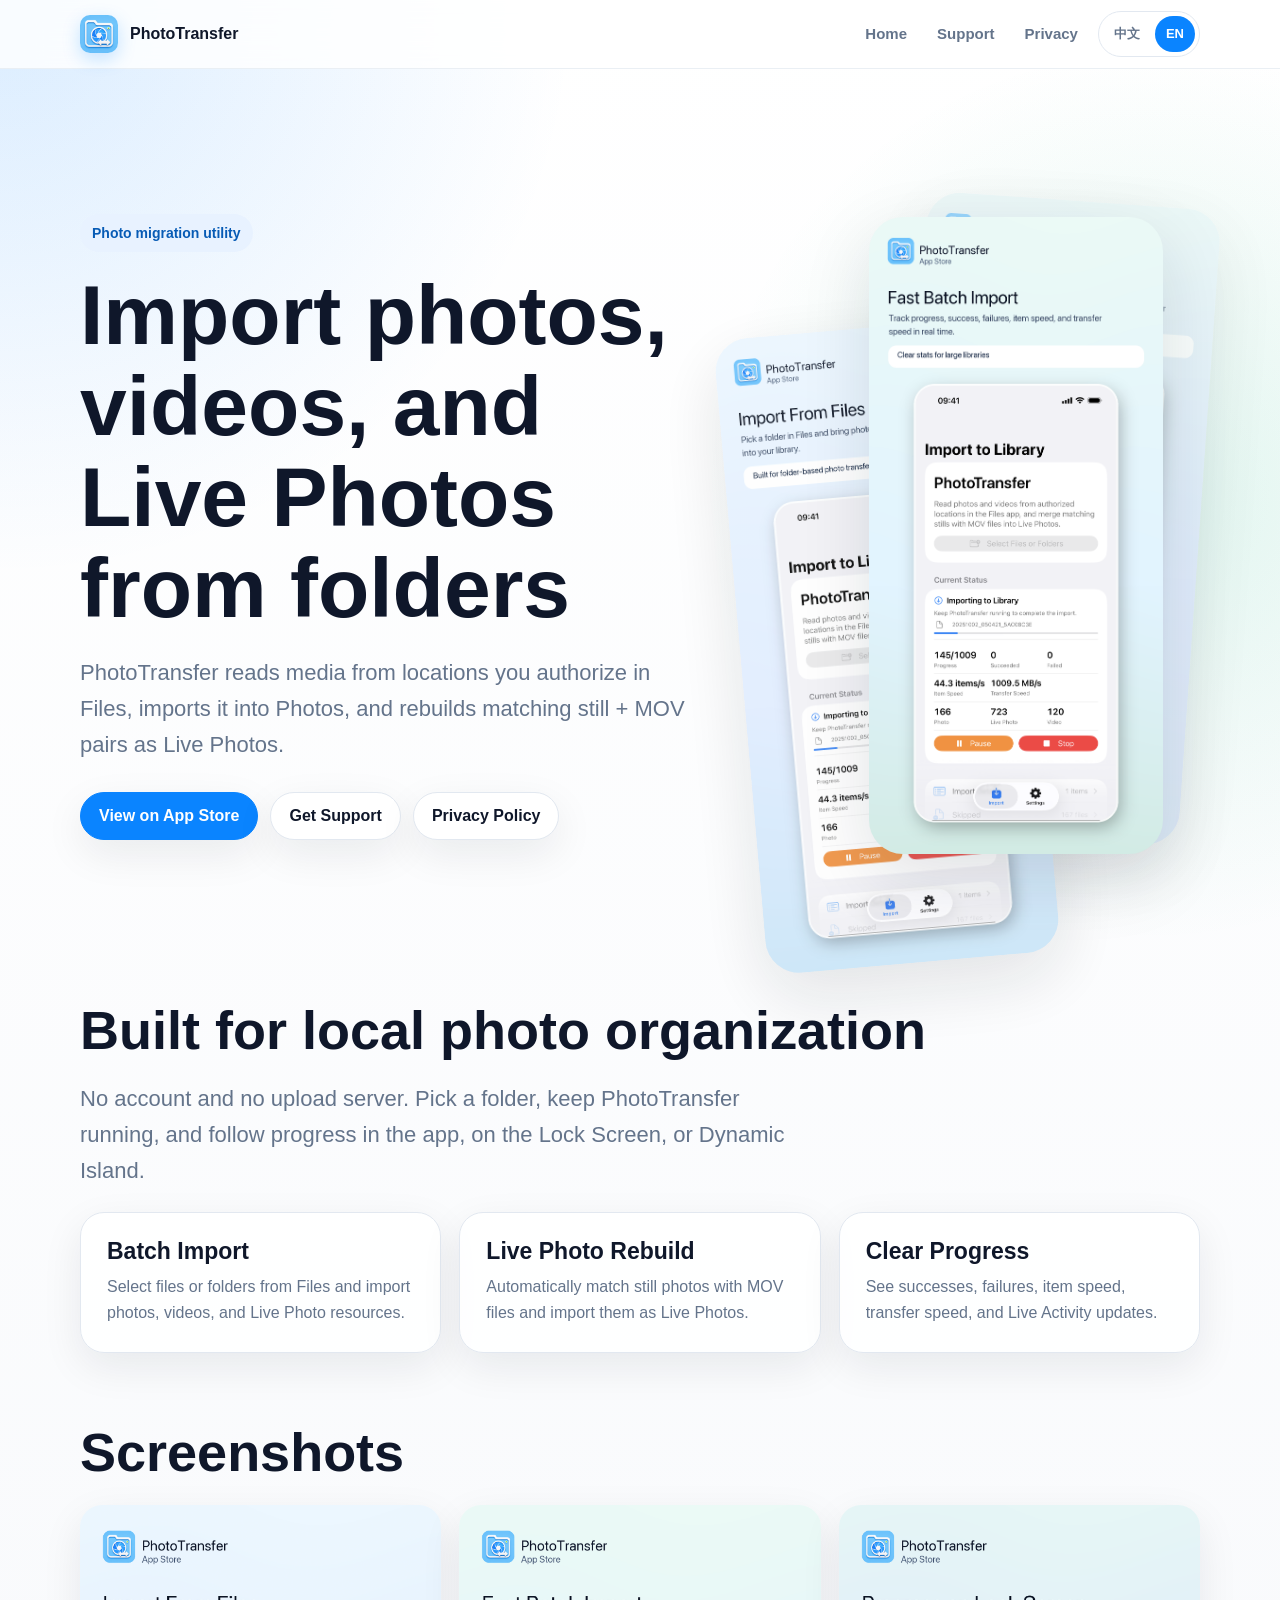
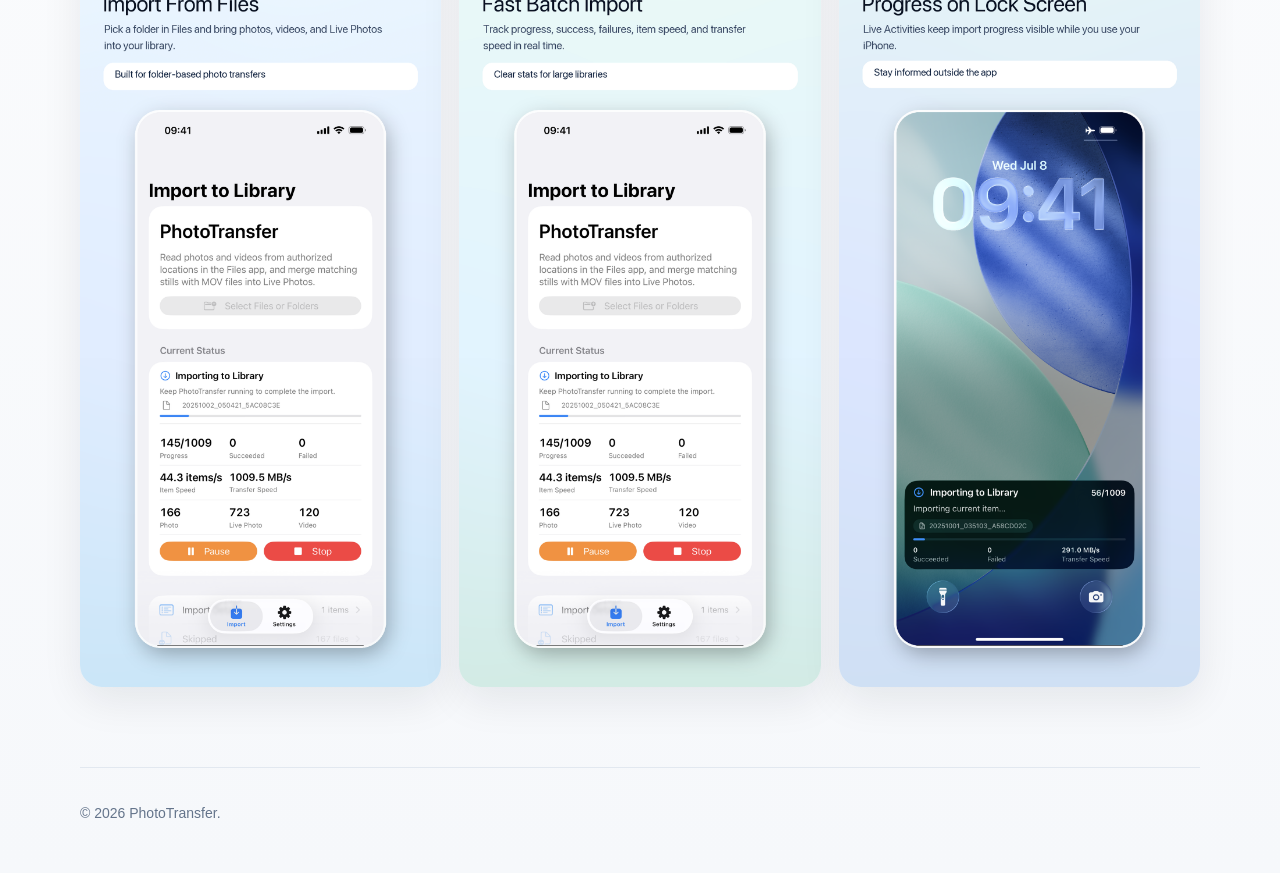
==== index.html @ 481b7917 "docs(website): 添加网站文档和配置文件 - 创建 .gitignore 文件配置忽略规则 - 添加 App Store 提交清单文档 - 创建隐私政策页面 (privacy/index." ====
<!doctype html>
<html lang="en">
<head>
  <meta charset="utf-8">
  <meta name="viewport" content="width=device-width, initial-scale=1">
  <title>PhotoTransfer</title>
  <meta name="description" content="PhotoTransfer imports photos, videos, and Live Photos from Files into your photo library.">
  <link rel="stylesheet" href="./assets/site.css">
</head>
<body data-title-zh="PhotoTransfer - 从文件导入照片" data-title-en="PhotoTransfer - Import Photos from Files">
  <header class="site-header">
    <nav class="nav" aria-label="Main navigation">
      <a class="brand" href="./">
        <img src="./assets/app-icon.png" alt="PhotoTransfer app icon">
        <span>PhotoTransfer</span>
      </a>
      <div class="nav-links">
        <a href="./" class="zh-only">首页</a>
        <a href="./" class="en-only">Home</a>
        <a href="./support/" class="zh-only">技术支持</a>
        <a href="./support/" class="en-only">Support</a>
        <a href="./privacy/" class="zh-only">隐私政策</a>
        <a href="./privacy/" class="en-only">Privacy</a>
        <span class="language-switch" aria-label="Language switch">
          <button type="button" data-set-lang="zh" aria-pressed="false">中文</button>
          <button type="button" data-set-lang="en" aria-pressed="false">EN</button>
        </span>
      </div>
    </nav>
  </header>

  <main class="page">
    <section class="hero">
      <div>
        <div class="eyebrow">
          <span class="zh-only">照片迁移工具</span>
          <span class="en-only">Photo migration utility</span>
        </div>

        <div lang-block="zh">
          <h1>从文件夹导入照片、视频和实况照片</h1>
          <p class="lead">PhotoTransfer 从“文件”App 授权的位置读取媒体，批量导入系统相册，并自动匹配照片与 MOV 文件为实况照片。</p>
        </div>

        <div lang-block="en">
          <h1>Import photos, videos, and Live Photos from folders</h1>
          <p class="lead">PhotoTransfer reads media from locations you authorize in Files, imports it into Photos, and rebuilds matching still + MOV pairs as Live Photos.</p>
        </div>

        <div class="actions">
          <a class="button primary" href="https://apps.apple.com/app/id6788644906">
            <span class="zh-only">前往 App Store</span>
            <span class="en-only">View on App Store</span>
          </a>
          <a class="button" href="./support/">
            <span class="zh-only">查看技术支持</span>
            <span class="en-only">Get Support</span>
          </a>
          <a class="button" href="./privacy/">
            <span class="zh-only">隐私政策</span>
            <span class="en-only">Privacy Policy</span>
          </a>
        </div>
      </div>

      <div class="hero-art" aria-hidden="true">
        <div class="phone-stack">
          <img class="phone-shot primary zh-only" src="./assets/screenshot-zh-speed.png" alt="">
          <img class="phone-shot secondary zh-only" src="./assets/screenshot-zh-import.png" alt="">
          <img class="phone-shot tertiary zh-only" src="./assets/screenshot-zh-live.png" alt="">
          <img class="phone-shot primary en-only" src="./assets/screenshot-en-speed.png" alt="">
          <img class="phone-shot secondary en-only" src="./assets/screenshot-en-import.png" alt="">
          <img class="phone-shot tertiary en-only" src="./assets/screenshot-en-live.png" alt="">
        </div>
      </div>
    </section>

    <section class="section">
      <div lang-block="zh">
        <h2>为本地照片整理而做</h2>
        <p class="lead">不需要账号，不需要上传服务器。选择文件夹，保持 PhotoTransfer 运行，导入进度会清楚显示在 App、锁屏和灵动岛。</p>
      </div>
      <div lang-block="en">
        <h2>Built for local photo organization</h2>
        <p class="lead">No account and no upload server. Pick a folder, keep PhotoTransfer running, and follow progress in the app, on the Lock Screen, or Dynamic Island.</p>
      </div>

      <div class="grid three" style="margin-top: 24px;">
        <article class="card">
          <h3 class="zh-only">批量导入</h3>
          <h3 class="en-only">Batch Import</h3>
          <p class="zh-only">从“文件”App 选择文件或文件夹，导入普通照片、视频和实况照片素材。</p>
          <p class="en-only">Select files or folders from Files and import photos, videos, and Live Photo resources.</p>
        </article>
        <article class="card">
          <h3 class="zh-only">实况照片合并</h3>
          <h3 class="en-only">Live Photo Rebuild</h3>
          <p class="zh-only">自动匹配照片与 MOV 文件，并导入为系统相册中的实况照片。</p>
          <p class="en-only">Automatically match still photos with MOV files and import them as Live Photos.</p>
        </article>
        <article class="card">
          <h3 class="zh-only">清晰进度</h3>
          <h3 class="en-only">Clear Progress</h3>
          <p class="zh-only">实时显示成功数、失败数、项目速度、传输速度，并支持实时活动。</p>
          <p class="en-only">See successes, failures, item speed, transfer speed, and Live Activity updates.</p>
        </article>
      </div>
    </section>

    <section class="section">
      <h2 class="zh-only">截图预览</h2>
      <h2 class="en-only">Screenshots</h2>
      <div class="screenshot-row">
        <img class="zh-only" src="./assets/screenshot-zh-import.png" alt="PhotoTransfer 导入入口截图">
        <img class="zh-only" src="./assets/screenshot-zh-speed.png" alt="PhotoTransfer 导入进度截图">
        <img class="zh-only" src="./assets/screenshot-zh-live.png" alt="PhotoTransfer 锁屏进度截图">
        <img class="en-only" src="./assets/screenshot-en-import.png" alt="PhotoTransfer import screen">
        <img class="en-only" src="./assets/screenshot-en-speed.png" alt="PhotoTransfer progress screen">
        <img class="en-only" src="./assets/screenshot-en-live.png" alt="PhotoTransfer Lock Screen progress">
      </div>
    </section>
  </main>

  <footer class="footer">
    <span>© 2026 PhotoTransfer.</span>
  </footer>
  <script src="./assets/site.js"></script>
</body>
</html>
---- assets/site.css ----
:root {
  color-scheme: light;
  --bg: #f6f8fb;
  --panel: #ffffff;
  --text: #0f172a;
  --muted: #64748b;
  --line: #e2e8f0;
  --blue: #0a84ff;
  --blue-dark: #075bb5;
  --green: #12b981;
  --red: #ff3b30;
  --shadow: 0 24px 70px rgba(15, 23, 42, 0.12);
  --soft-shadow: 0 14px 40px rgba(15, 23, 42, 0.08);
}

* {
  box-sizing: border-box;
}

html {
  scroll-behavior: smooth;
}

body {
  margin: 0;
  background:
    radial-gradient(circle at top left, rgba(10, 132, 255, 0.15), transparent 36rem),
    radial-gradient(circle at 90% 20%, rgba(18, 185, 129, 0.12), transparent 28rem),
    linear-gradient(180deg, #ffffff 0%, var(--bg) 100%);
  color: var(--text);
  font-family: -apple-system, BlinkMacSystemFont, "SF Pro Text", "Segoe UI", sans-serif;
  line-height: 1.62;
}

body:not([data-lang]) [lang-block],
body[data-lang="zh"] [lang-block="en"],
body[data-lang="en"] [lang-block="zh"],
body[data-lang="zh"] .en-only,
body[data-lang="en"] .zh-only {
  display: none !important;
}

a {
  color: inherit;
}

.site-header {
  position: sticky;
  top: 0;
  z-index: 20;
  border-bottom: 1px solid rgba(226, 232, 240, 0.7);
  background: rgba(255, 255, 255, 0.82);
  backdrop-filter: blur(18px);
}

.nav {
  width: min(1120px, calc(100% - 32px));
  min-height: 68px;
  margin: 0 auto;
  display: flex;
  align-items: center;
  justify-content: space-between;
  gap: 18px;
}

.brand {
  display: inline-flex;
  align-items: center;
  gap: 12px;
  min-width: 0;
  color: var(--text);
  text-decoration: none;
  font-weight: 850;
}

.brand img {
  width: 38px;
  height: 38px;
  border-radius: 10px;
  box-shadow: 0 6px 18px rgba(10, 132, 255, 0.22);
}

.nav-links {
  display: flex;
  align-items: center;
  gap: 10px;
  color: var(--muted);
  font-size: 15px;
  font-weight: 750;
}

.nav-links a {
  padding: 8px 10px;
  border-radius: 999px;
  text-decoration: none;
}

.nav-links a:hover {
  background: #eef6ff;
  color: var(--blue-dark);
}

.language-switch {
  display: inline-flex;
  gap: 4px;
  padding: 4px;
  border: 1px solid var(--line);
  border-radius: 999px;
  background: rgba(255, 255, 255, 0.92);
}

.language-switch button {
  appearance: none;
  border: 0;
  border-radius: 999px;
  padding: 7px 11px;
  background: transparent;
  color: var(--muted);
  font: inherit;
  font-size: 13px;
  font-weight: 850;
  cursor: pointer;
}

.language-switch button[aria-pressed="true"] {
  background: var(--blue);
  color: #fff;
}

.page {
  width: min(1120px, calc(100% - 32px));
  margin: 0 auto;
  padding: 54px 0 80px;
}

.hero {
  display: grid;
  grid-template-columns: minmax(0, 1fr) minmax(360px, 460px);
  gap: 48px;
  align-items: center;
  min-height: calc(100vh - 92px);
}

.eyebrow {
  display: inline-flex;
  align-items: center;
  gap: 8px;
  width: fit-content;
  margin-bottom: 18px;
  padding: 8px 12px;
  border-radius: 999px;
  background: #e8f2ff;
  color: var(--blue-dark);
  font-size: 14px;
  font-weight: 850;
}

h1,
h2,
h3 {
  margin: 0;
  line-height: 1.08;
  letter-spacing: 0;
}

h1 {
  max-width: 760px;
  font-size: clamp(46px, 7vw, 84px);
}

h2 {
  font-size: clamp(32px, 5vw, 54px);
}

h3 {
  font-size: 23px;
}

.lead {
  max-width: 720px;
  margin: 22px 0 0;
  color: var(--muted);
  font-size: clamp(18px, 2.2vw, 22px);
}

.actions {
  display: flex;
  flex-wrap: wrap;
  gap: 12px;
  margin-top: 30px;
}

.button {
  display: inline-flex;
  align-items: center;
  justify-content: center;
  min-height: 48px;
  padding: 0 18px;
  border-radius: 999px;
  border: 1px solid var(--line);
  background: #fff;
  color: var(--text);
  text-decoration: none;
  font-weight: 850;
  box-shadow: var(--soft-shadow);
}

.button.primary {
  border-color: var(--blue);
  background: var(--blue);
  color: #fff;
}

.button.disabled {
  cursor: not-allowed;
  opacity: 0.72;
}

.hero-art {
  position: relative;
  min-height: 620px;
}

.phone-stack {
  position: absolute;
  inset: 0;
}

.phone-shot {
  position: absolute;
  width: 64%;
  border-radius: 34px;
  box-shadow: var(--shadow);
  background: #fff;
}

.phone-shot.primary {
  right: 8%;
  top: 0;
  z-index: 2;
}

.phone-shot.secondary {
  left: 0;
  top: 110px;
  z-index: 1;
  transform: rotate(-5deg);
  opacity: 0.92;
}

.phone-shot.tertiary {
  right: 0;
  bottom: 0;
  z-index: 0;
  transform: rotate(4deg);
  opacity: 0.68;
}

.section {
  margin-top: 70px;
}

.grid {
  display: grid;
  gap: 18px;
}

.grid.three {
  grid-template-columns: repeat(3, minmax(0, 1fr));
}

.grid.two {
  grid-template-columns: repeat(2, minmax(0, 1fr));
}

.card {
  padding: 26px;
  border: 1px solid var(--line);
  border-radius: 24px;
  background: rgba(255, 255, 255, 0.9);
  box-shadow: var(--soft-shadow);
}

.card p {
  margin: 10px 0 0;
  color: var(--muted);
}

.card ul {
  margin: 14px 0 0;
  padding-left: 20px;
  color: var(--muted);
}

.screenshot-row {
  display: grid;
  grid-template-columns: repeat(3, minmax(0, 1fr));
  gap: 18px;
  margin-top: 24px;
}

.screenshot-row img {
  width: 100%;
  border-radius: 22px;
  box-shadow: var(--soft-shadow);
}

.doc {
  max-width: 900px;
}

.doc section {
  margin-top: 24px;
  padding: 30px;
  border: 1px solid var(--line);
  border-radius: 24px;
  background: rgba(255, 255, 255, 0.94);
  box-shadow: var(--soft-shadow);
}

.doc p {
  margin: 10px 0;
}

.doc ul {
  margin: 12px 0 0;
  padding-left: 22px;
}

.note {
  margin-top: 18px;
  padding: 16px 18px;
  border-radius: 18px;
  background: #f2f8ff;
  color: #184d80;
  border: 1px solid #cfe6ff;
}

.footer {
  width: min(1120px, calc(100% - 32px));
  margin: 0 auto;
  padding: 34px 0 48px;
  color: var(--muted);
  border-top: 1px solid var(--line);
  font-size: 14px;
}

@media (max-width: 860px) {
  .nav {
    align-items: flex-start;
    padding: 12px 0;
    flex-direction: column;
  }

  .nav-links {
    width: 100%;
    overflow-x: auto;
    padding-bottom: 4px;
  }

  .hero {
    grid-template-columns: 1fr;
    gap: 32px;
    min-height: 0;
  }

  .hero-art {
    min-height: 560px;
  }

  .grid.three,
  .grid.two,
  .screenshot-row {
    grid-template-columns: 1fr;
  }

  .phone-shot {
    width: 58%;
  }
}

@media (max-width: 520px) {
  .page {
    width: min(100% - 24px, 1120px);
    padding-top: 32px;
  }

  .brand span {
    font-size: 15px;
  }

  .hero-art {
    min-height: 470px;
  }

  .phone-shot {
    width: 66%;
  }

  .card,
  .doc section {
    padding: 22px;
    border-radius: 20px;
  }
}
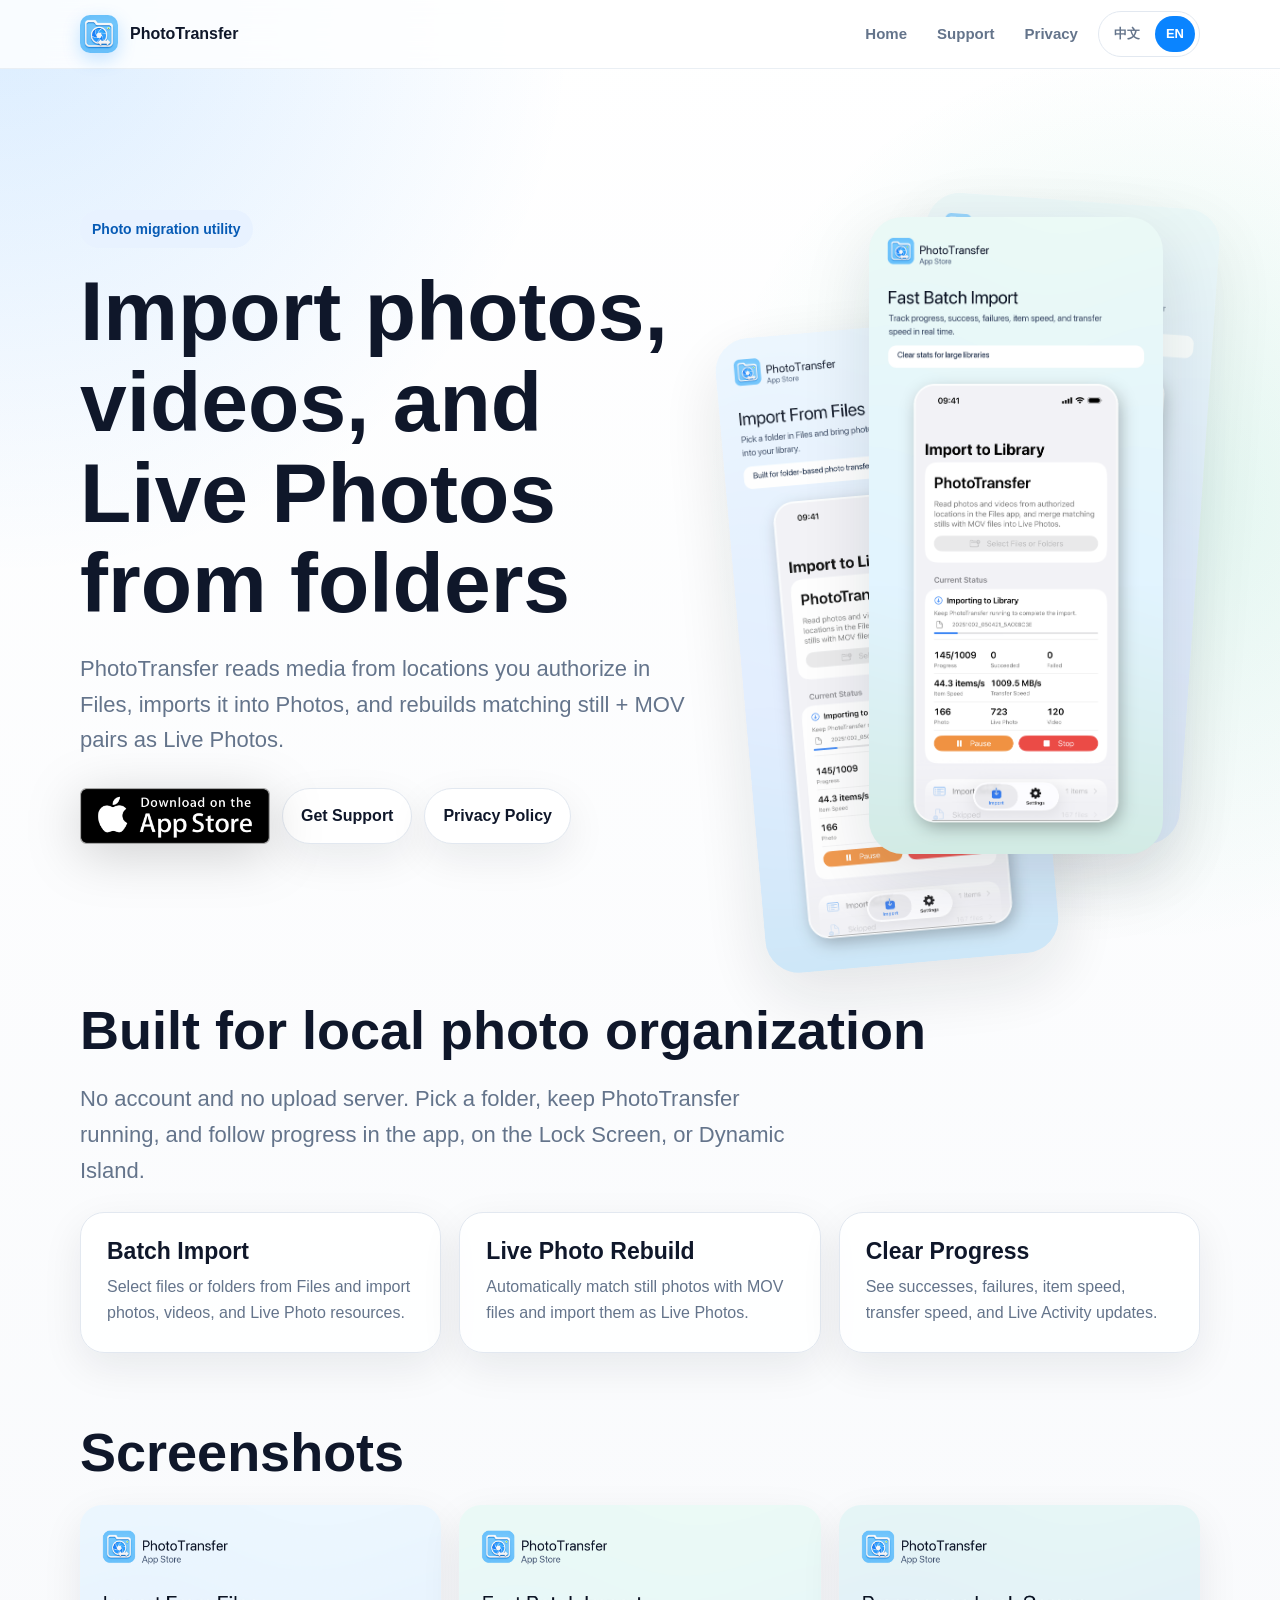
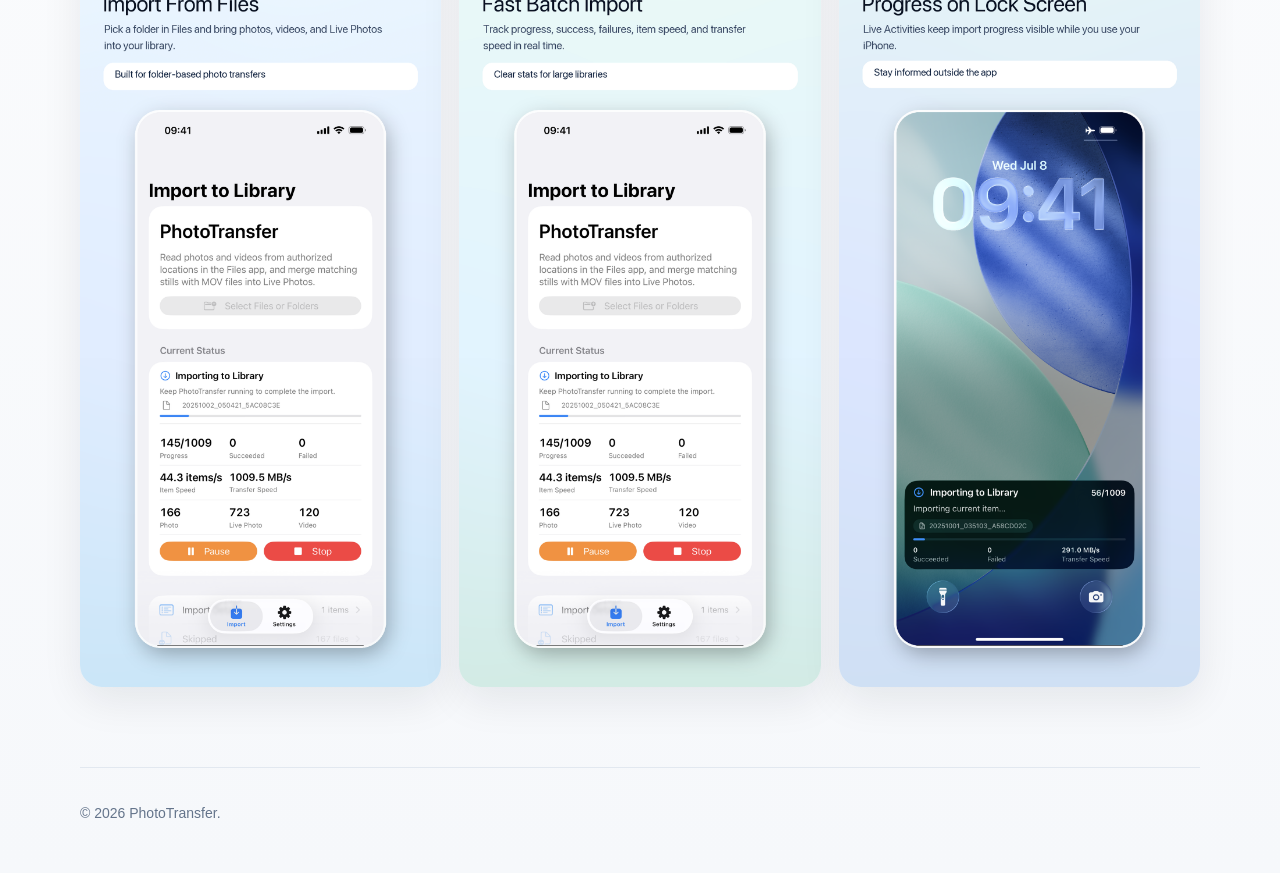
==== commit 0b21498e: "Merge pull request #2 from jerryt92/main feat(homepage): 更新应用商店链接样式" ====
--- a/index.html
+++ b/index.html
@@ -48,9 +48,8 @@
         </div>
 
         <div class="actions">
-          <a class="button primary" href="https://apps.apple.com/app/id6788644906">
-            <span class="zh-only">前往 App Store</span>
-            <span class="en-only">View on App Store</span>
+          <a class="app-store-badge" href="https://apps.apple.com/app/id6788644906" aria-label="Download PhotoTransfer on the App Store">
+            <img src="./assets/app-store-badge.png" alt="Download on the App Store">
           </a>
           <a class="button" href="./support/">
             <span class="zh-only">查看技术支持</span>
--- a/assets/site.css
+++ b/assets/site.css
@@ -216,6 +216,20 @@
   opacity: 0.72;
 }
 
+.app-store-badge {
+  display: inline-block;
+  width: 190px;
+  line-height: 0;
+  text-decoration: none;
+  filter: drop-shadow(0 10px 26px rgba(0, 0, 0, 0.18));
+}
+
+.app-store-badge img {
+  display: block;
+  width: 100%;
+  height: auto;
+}
+
 .hero-art {
   position: relative;
   min-height: 620px;
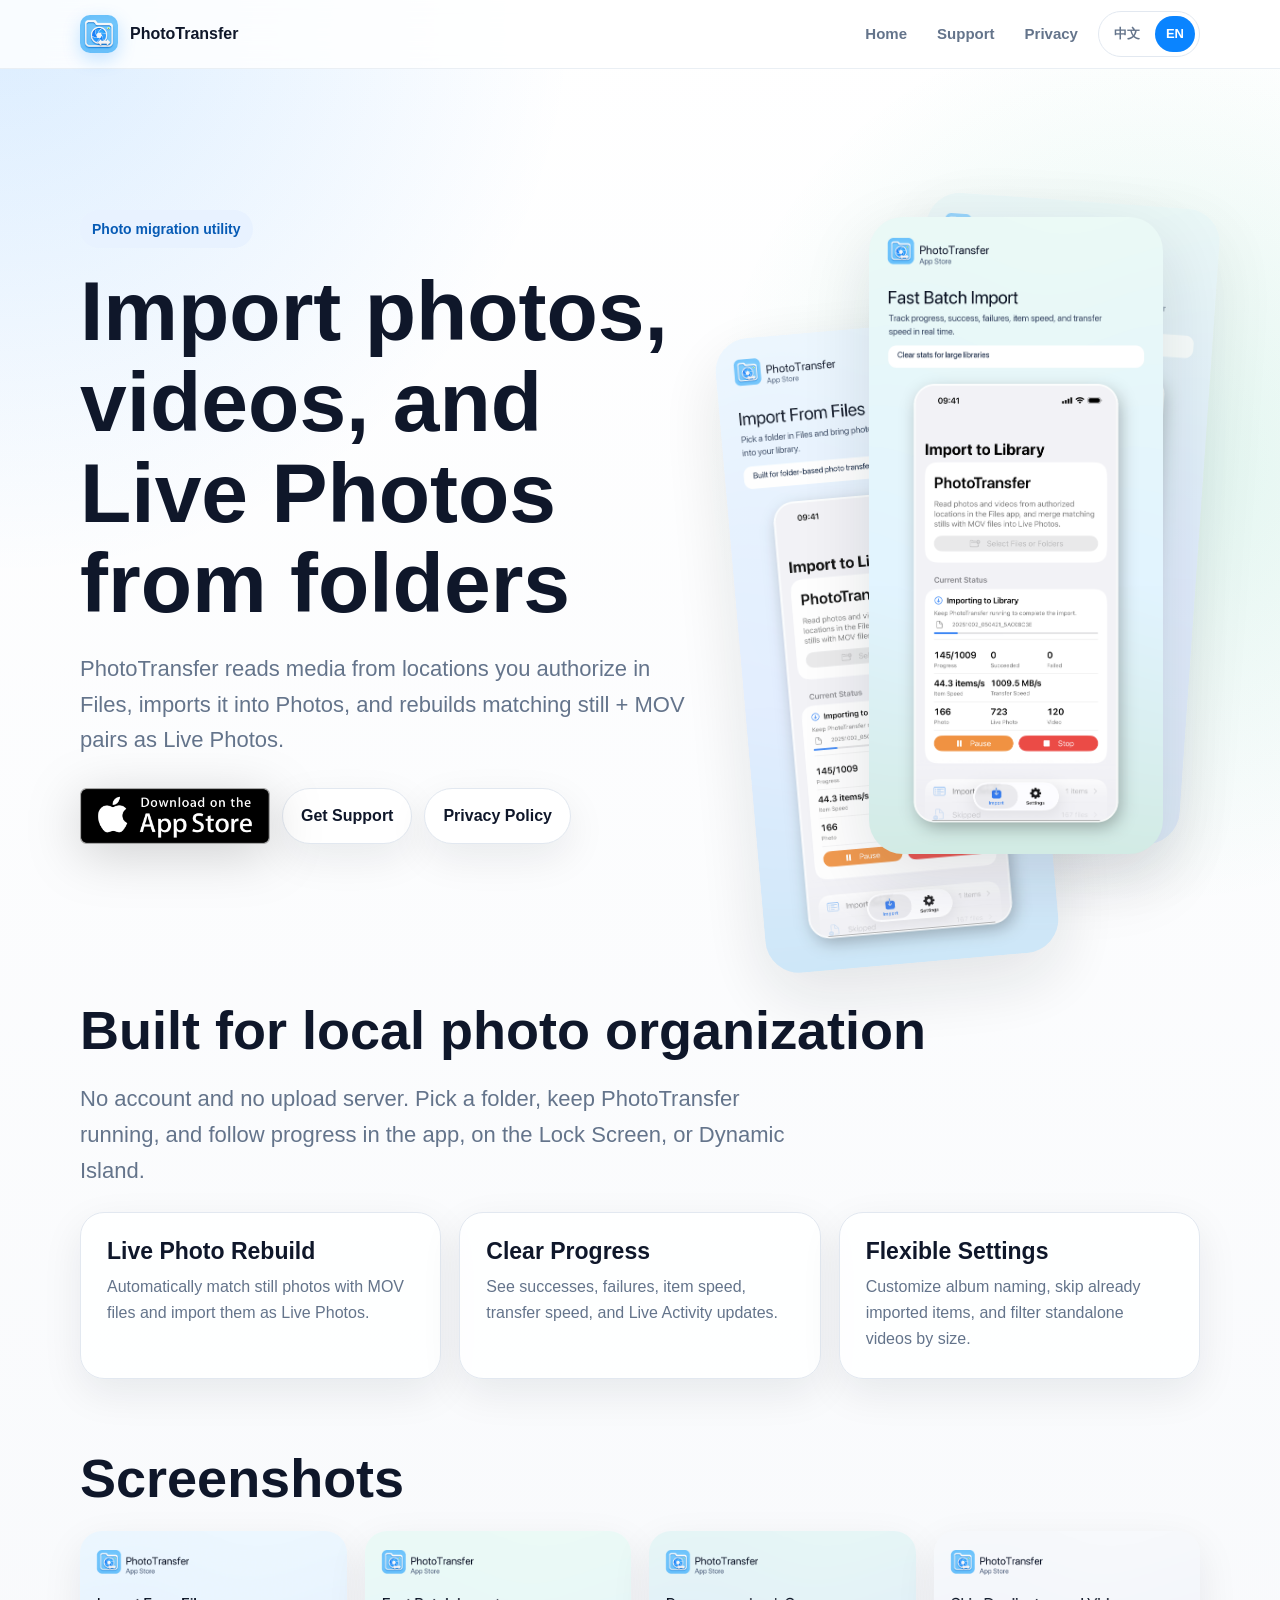
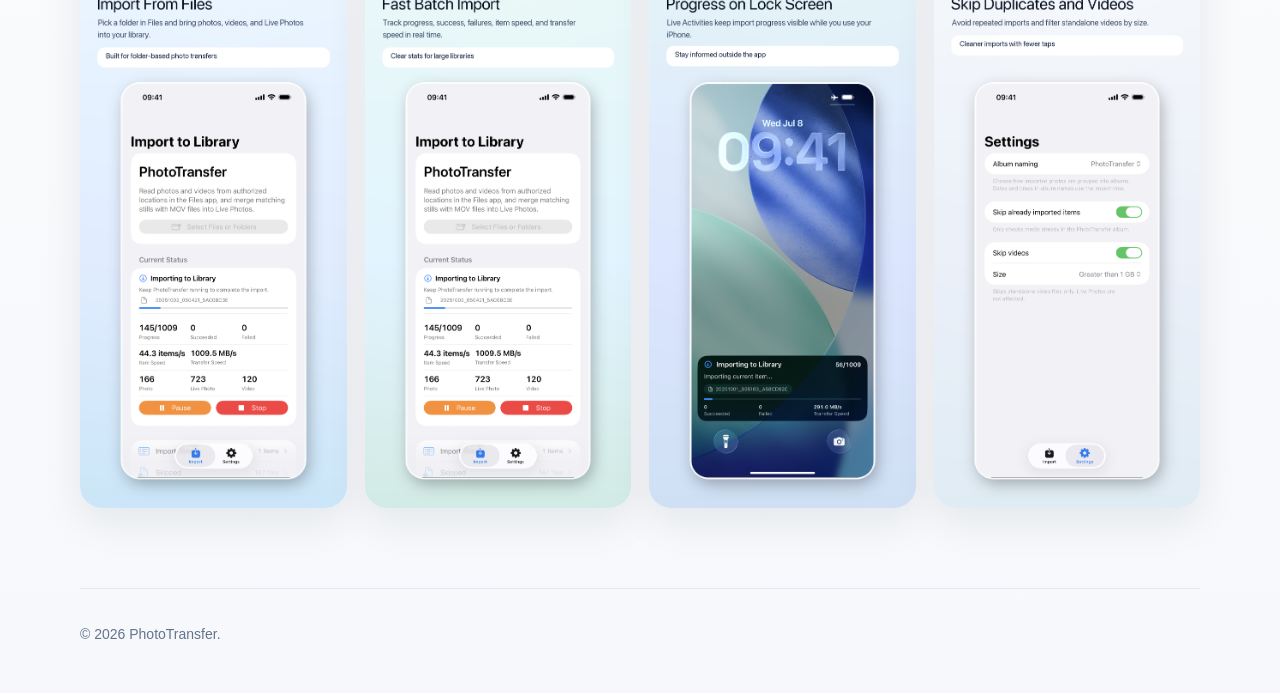
==== commit 90820795: "Merge pull request #5 from jerryt92/main feat(homepage): 更新首页功能展示和布局设计" ====
--- a/index.html
+++ b/index.html
@@ -86,12 +86,6 @@
 
       <div class="grid three" style="margin-top: 24px;">
         <article class="card">
-          <h3 class="zh-only">批量导入</h3>
-          <h3 class="en-only">Batch Import</h3>
-          <p class="zh-only">从“文件”App 选择文件或文件夹，导入普通照片、视频和实况照片素材。</p>
-          <p class="en-only">Select files or folders from Files and import photos, videos, and Live Photo resources.</p>
-        </article>
-        <article class="card">
           <h3 class="zh-only">实况照片合并</h3>
           <h3 class="en-only">Live Photo Rebuild</h3>
           <p class="zh-only">自动匹配照片与 MOV 文件，并导入为系统相册中的实况照片。</p>
@@ -103,19 +97,27 @@
           <p class="zh-only">实时显示成功数、失败数、项目速度、传输速度，并支持实时活动。</p>
           <p class="en-only">See successes, failures, item speed, transfer speed, and Live Activity updates.</p>
         </article>
+        <article class="card">
+          <h3 class="zh-only">灵活设置</h3>
+          <h3 class="en-only">Flexible Settings</h3>
+          <p class="zh-only">自定义相册命名方式，跳过已导入项目，并按大小过滤独立视频文件。</p>
+          <p class="en-only">Customize album naming, skip already imported items, and filter standalone videos by size.</p>
+        </article>
       </div>
     </section>
 
     <section class="section">
-      <h2 class="zh-only">截图预览</h2>
+      <h2 class="zh-only">预览</h2>
       <h2 class="en-only">Screenshots</h2>
       <div class="screenshot-row">
         <img class="zh-only" src="./assets/screenshot-zh-import.png" alt="PhotoTransfer 导入入口截图">
         <img class="zh-only" src="./assets/screenshot-zh-speed.png" alt="PhotoTransfer 导入进度截图">
         <img class="zh-only" src="./assets/screenshot-zh-live.png" alt="PhotoTransfer 锁屏进度截图">
+        <img class="zh-only" src="./assets/screenshot-zh-settings.png" alt="PhotoTransfer 灵活过滤重复与视频宣传图">
         <img class="en-only" src="./assets/screenshot-en-import.png" alt="PhotoTransfer import screen">
         <img class="en-only" src="./assets/screenshot-en-speed.png" alt="PhotoTransfer progress screen">
         <img class="en-only" src="./assets/screenshot-en-live.png" alt="PhotoTransfer Lock Screen progress">
+        <img class="en-only" src="./assets/screenshot-en-settings.png" alt="PhotoTransfer skip duplicates and videos screenshot">
       </div>
     </section>
   </main>
--- a/assets/site.css
+++ b/assets/site.css
@@ -23,6 +23,7 @@
 
 body {
   margin: 0;
+  overflow-x: hidden;
   background:
     radial-gradient(circle at top left, rgba(10, 132, 255, 0.15), transparent 36rem),
     radial-gradient(circle at 90% 20%, rgba(18, 185, 129, 0.12), transparent 28rem),
@@ -139,6 +140,10 @@
   gap: 48px;
   align-items: center;
   min-height: calc(100vh - 92px);
+}
+
+.hero > * {
+  min-width: 0;
 }
 
 .eyebrow {
@@ -166,6 +171,7 @@
 h1 {
   max-width: 760px;
   font-size: clamp(46px, 7vw, 84px);
+  overflow-wrap: anywhere;
 }
 
 h2 {
@@ -308,7 +314,7 @@
 
 .screenshot-row {
   display: grid;
-  grid-template-columns: repeat(3, minmax(0, 1fr));
+  grid-template-columns: repeat(4, minmax(0, 1fr));
   gap: 18px;
   margin-top: 24px;
 }
@@ -379,17 +385,67 @@
   }
 
   .hero-art {
-    min-height: 560px;
+    min-height: 0;
+    max-width: 100%;
+    overflow: hidden;
+  }
+
+  .phone-stack {
+    position: relative;
+    display: flex;
+    gap: 0;
+    align-items: stretch;
+    width: 100%;
+    max-width: 100%;
+    margin: 0;
+    padding: 18px 14px 34px;
+    overflow-x: auto;
+    overscroll-behavior-x: contain;
+    scroll-padding-inline: 16px;
+    scroll-snap-type: x mandatory;
+    -webkit-overflow-scrolling: touch;
+  }
+
+  .phone-stack::-webkit-scrollbar {
+    display: none;
   }
 
   .grid.three,
-  .grid.two,
+  .grid.two {
+    grid-template-columns: 1fr;
+  }
+
   .screenshot-row {
-    grid-template-columns: 1fr;
+    grid-template-columns: repeat(2, minmax(0, 1fr));
   }
 
   .phone-shot {
-    width: 58%;
+    position: static;
+    flex: 0 0 min(68vw, 330px);
+    width: min(68vw, 330px);
+    max-width: 330px;
+    border-radius: 24px;
+    scroll-snap-align: center;
+    transform: none;
+  }
+
+  .phone-shot + .phone-shot {
+    margin-left: max(-56px, -14vw);
+  }
+
+  .phone-shot.primary {
+    order: 2;
+    z-index: 3;
+  }
+
+  .phone-shot.secondary {
+    order: 1;
+    z-index: 2;
+  }
+
+  .phone-shot.tertiary {
+    order: 3;
+    z-index: 1;
   }
 }
 
@@ -403,12 +459,27 @@
     font-size: 15px;
   }
 
-  .hero-art {
-    min-height: 470px;
+  h1 {
+    font-size: clamp(38px, 11vw, 48px);
+  }
+
+  .lead {
+    font-size: 18px;
+  }
+
+  .actions {
+    align-items: flex-start;
+    flex-direction: column;
   }
 
   .phone-shot {
-    width: 66%;
+    flex-basis: min(74vw, 306px);
+    width: min(74vw, 306px);
+    max-width: 306px;
+  }
+
+  .phone-shot + .phone-shot {
+    margin-left: max(-64px, -18vw);
   }
 
   .card,
@@ -416,4 +487,8 @@
     padding: 22px;
     border-radius: 20px;
   }
-}
+
+  .screenshot-row {
+    grid-template-columns: 1fr;
+  }
+}
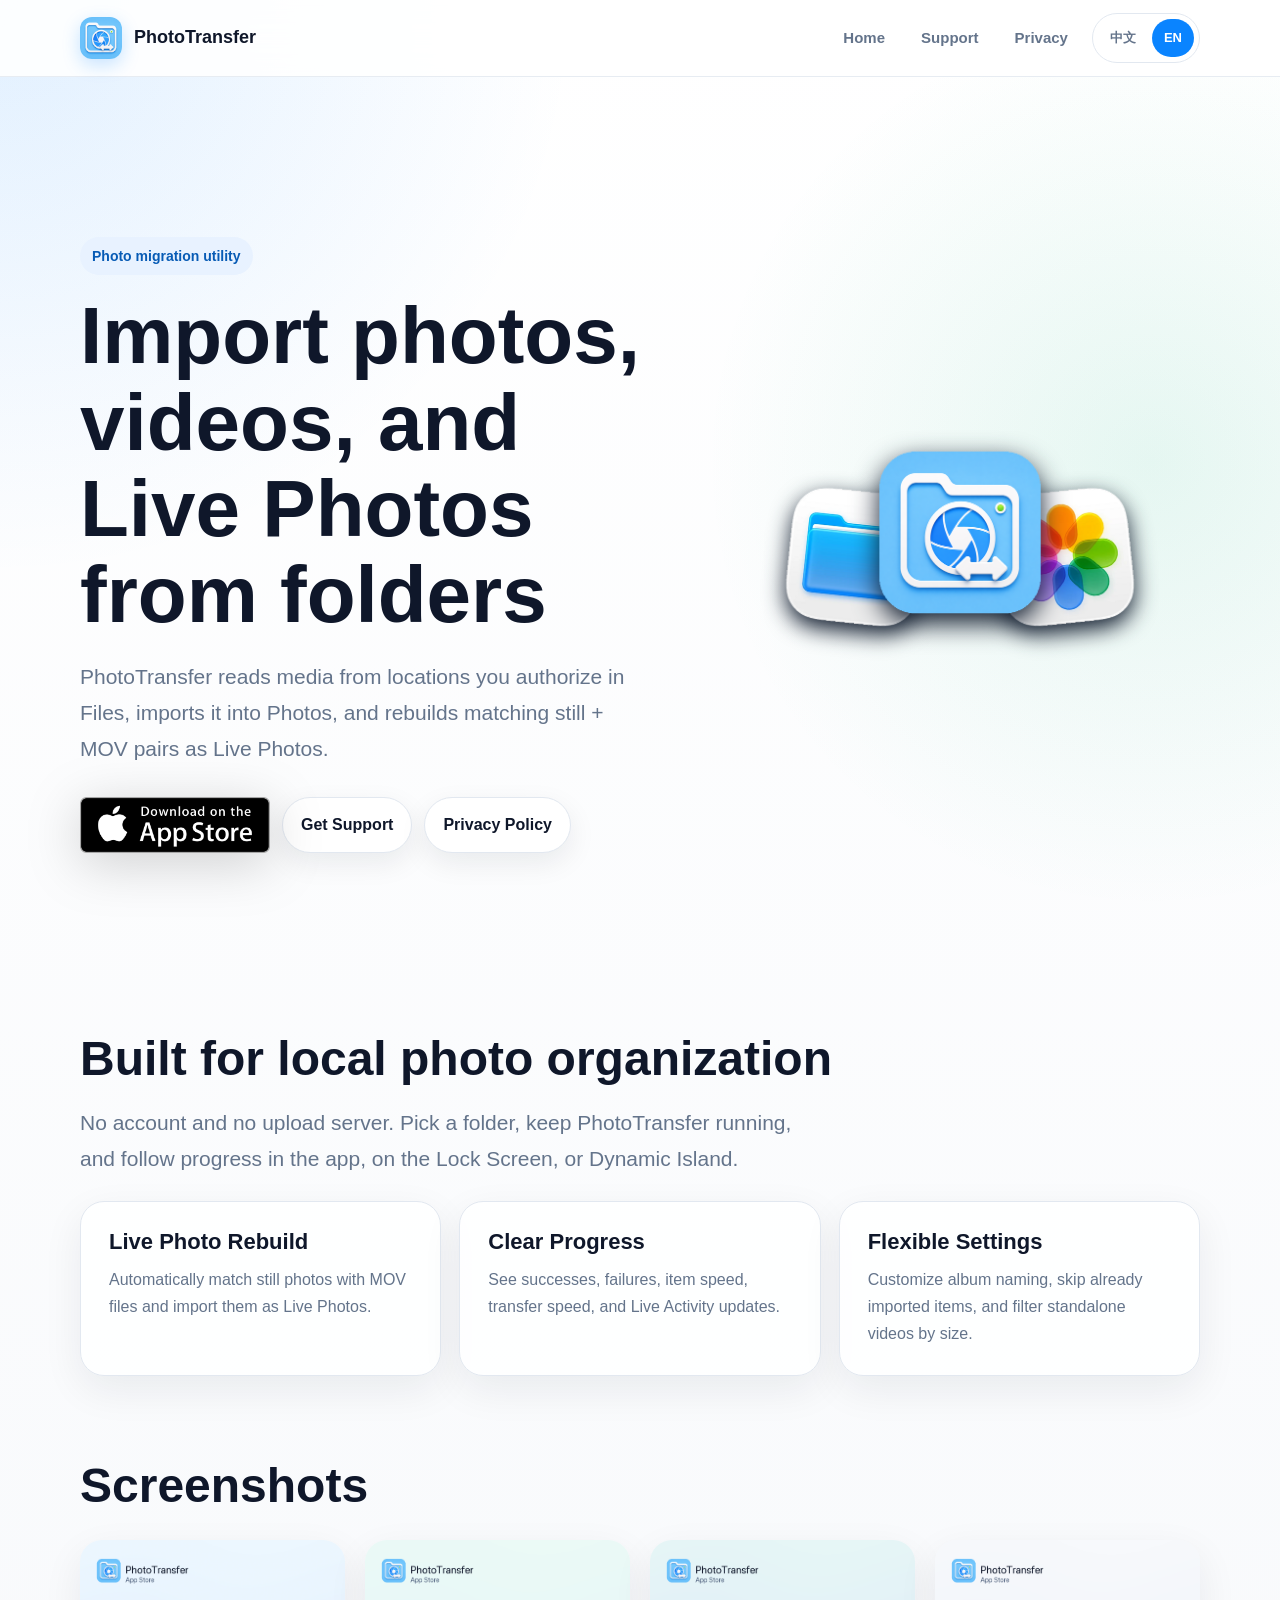
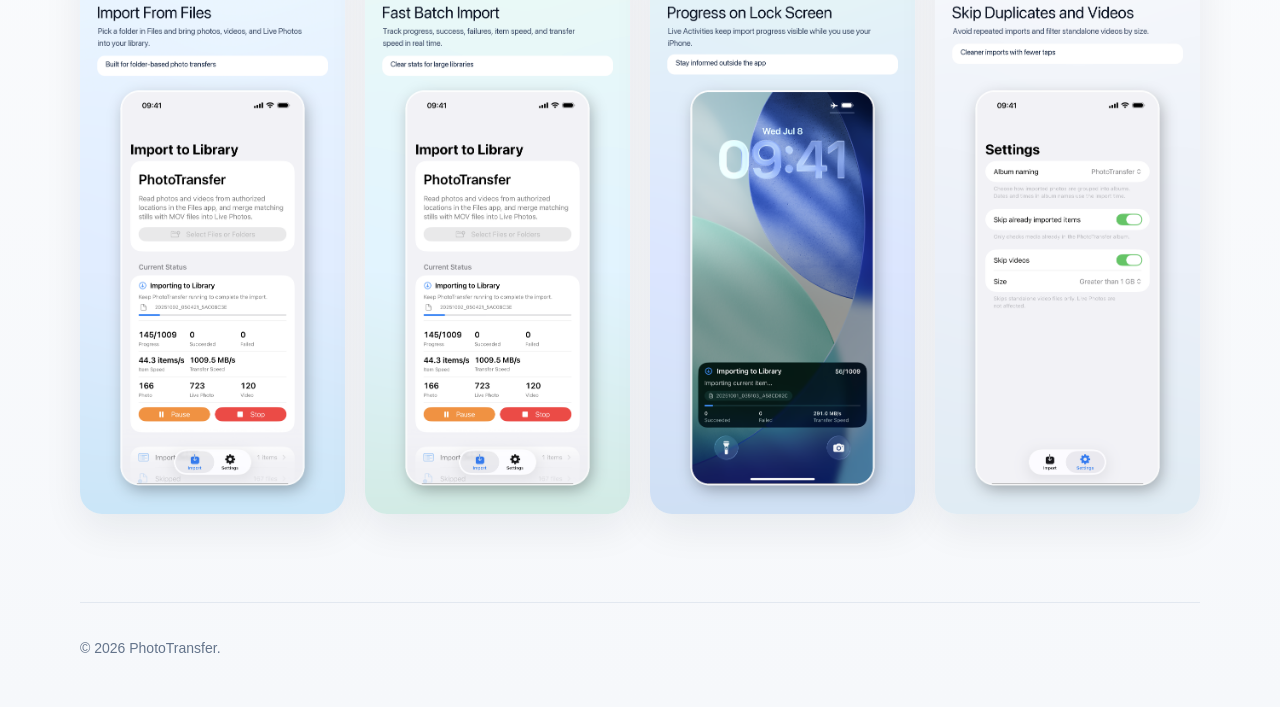
==== commit 1731db60: "Merge pull request #6 from jerryt92/main docs(privacy): 更新隐私政策添加无线数据系统提示说明" ====
--- a/index.html
+++ b/index.html
@@ -63,14 +63,7 @@
       </div>
 
       <div class="hero-art" aria-hidden="true">
-        <div class="phone-stack">
-          <img class="phone-shot primary zh-only" src="./assets/screenshot-zh-speed.png" alt="">
-          <img class="phone-shot secondary zh-only" src="./assets/screenshot-zh-import.png" alt="">
-          <img class="phone-shot tertiary zh-only" src="./assets/screenshot-zh-live.png" alt="">
-          <img class="phone-shot primary en-only" src="./assets/screenshot-en-speed.png" alt="">
-          <img class="phone-shot secondary en-only" src="./assets/screenshot-en-import.png" alt="">
-          <img class="phone-shot tertiary en-only" src="./assets/screenshot-en-live.png" alt="">
-        </div>
+        <img class="hero-diagram" src="./assets/hero-logo-cards.png" alt="">
       </div>
     </section>
 
--- a/assets/site.css
+++ b/assets/site.css
@@ -9,8 +9,10 @@
   --blue-dark: #075bb5;
   --green: #12b981;
   --red: #ff3b30;
-  --shadow: 0 24px 70px rgba(15, 23, 42, 0.12);
-  --soft-shadow: 0 14px 40px rgba(15, 23, 42, 0.08);
+  --shadow: 0 24px 70px rgba(15, 23, 42, 0.10);
+  --soft-shadow: 0 14px 40px rgba(15, 23, 42, 0.07);
+  --content: 1120px;
+  --doc: 840px;
 }
 
 * {
@@ -25,8 +27,8 @@
   margin: 0;
   overflow-x: hidden;
   background:
-    radial-gradient(circle at top left, rgba(10, 132, 255, 0.15), transparent 36rem),
-    radial-gradient(circle at 90% 20%, rgba(18, 185, 129, 0.12), transparent 28rem),
+    radial-gradient(circle at top left, rgba(10, 132, 255, 0.12), transparent 36rem),
+    radial-gradient(circle at 90% 20%, rgba(18, 185, 129, 0.10), transparent 28rem),
     linear-gradient(180deg, #ffffff 0%, var(--bg) 100%);
   color: var(--text);
   font-family: -apple-system, BlinkMacSystemFont, "SF Pro Text", "Segoe UI", sans-serif;
@@ -49,14 +51,14 @@
   position: sticky;
   top: 0;
   z-index: 20;
-  border-bottom: 1px solid rgba(226, 232, 240, 0.7);
-  background: rgba(255, 255, 255, 0.82);
-  backdrop-filter: blur(18px);
+  border-bottom: 1px solid rgba(226, 232, 240, 0.82);
+  background: rgba(255, 255, 255, 0.88);
+  backdrop-filter: blur(20px);
 }
 
 .nav {
-  width: min(1120px, calc(100% - 32px));
-  min-height: 68px;
+  width: min(var(--content), calc(100% - 40px));
+  min-height: 76px;
   margin: 0 auto;
   display: flex;
   align-items: center;
@@ -71,27 +73,28 @@
   min-width: 0;
   color: var(--text);
   text-decoration: none;
+  font-size: 18px;
   font-weight: 850;
 }
 
 .brand img {
-  width: 38px;
-  height: 38px;
-  border-radius: 10px;
+  width: 42px;
+  height: 42px;
+  border-radius: 12px;
   box-shadow: 0 6px 18px rgba(10, 132, 255, 0.22);
 }
 
 .nav-links {
   display: flex;
   align-items: center;
-  gap: 10px;
+  gap: 12px;
   color: var(--muted);
   font-size: 15px;
   font-weight: 750;
 }
 
 .nav-links a {
-  padding: 8px 10px;
+  padding: 8px 12px;
   border-radius: 999px;
   text-decoration: none;
 }
@@ -104,7 +107,7 @@
 .language-switch {
   display: inline-flex;
   gap: 4px;
-  padding: 4px;
+  padding: 5px;
   border: 1px solid var(--line);
   border-radius: 999px;
   background: rgba(255, 255, 255, 0.92);
@@ -114,7 +117,7 @@
   appearance: none;
   border: 0;
   border-radius: 999px;
-  padding: 7px 11px;
+  padding: 8px 12px;
   background: transparent;
   color: var(--muted);
   font: inherit;
@@ -129,15 +132,15 @@
 }
 
 .page {
-  width: min(1120px, calc(100% - 32px));
+  width: min(var(--content), calc(100% - 40px));
   margin: 0 auto;
-  padding: 54px 0 80px;
+  padding: 64px 0 88px;
 }
 
 .hero {
   display: grid;
-  grid-template-columns: minmax(0, 1fr) minmax(360px, 460px);
-  gap: 48px;
+  grid-template-columns: minmax(0, 1fr) minmax(380px, 480px);
+  gap: clamp(36px, 5vw, 72px);
   align-items: center;
   min-height: calc(100vh - 92px);
 }
@@ -170,23 +173,24 @@
 
 h1 {
   max-width: 760px;
-  font-size: clamp(46px, 7vw, 84px);
+  font-size: clamp(48px, 6.4vw, 80px);
   overflow-wrap: anywhere;
 }
 
 h2 {
-  font-size: clamp(32px, 5vw, 54px);
+  font-size: clamp(30px, 4.2vw, 48px);
 }
 
 h3 {
-  font-size: 23px;
+  font-size: 22px;
 }
 
 .lead {
   max-width: 720px;
-  margin: 22px 0 0;
-  color: var(--muted);
-  font-size: clamp(18px, 2.2vw, 22px);
+  margin: 20px 0 0;
+  color: var(--muted);
+  font-size: clamp(18px, 2vw, 21px);
+  line-height: 1.72;
 }
 
 .actions {
@@ -208,7 +212,7 @@
   color: var(--text);
   text-decoration: none;
   font-weight: 850;
-  box-shadow: var(--soft-shadow);
+  box-shadow: 0 10px 28px rgba(15, 23, 42, 0.08);
 }
 
 .button.primary {
@@ -238,46 +242,22 @@
 
 .hero-art {
   position: relative;
-  min-height: 620px;
-}
-
-.phone-stack {
-  position: absolute;
-  inset: 0;
-}
-
-.phone-shot {
-  position: absolute;
-  width: 64%;
-  border-radius: 34px;
-  box-shadow: var(--shadow);
-  background: #fff;
-}
-
-.phone-shot.primary {
-  right: 8%;
-  top: 0;
-  z-index: 2;
-}
-
-.phone-shot.secondary {
-  left: 0;
-  top: 110px;
-  z-index: 1;
-  transform: rotate(-5deg);
-  opacity: 0.92;
-}
-
-.phone-shot.tertiary {
-  right: 0;
-  bottom: 0;
-  z-index: 0;
-  transform: rotate(4deg);
-  opacity: 0.68;
+  min-height: 560px;
+  display: flex;
+  align-items: center;
+  justify-content: center;
+  max-width: 100%;
+  overflow: visible;
+}
+
+.hero-diagram {
+  display: block;
+  width: min(100%, 620px);
+  height: auto;
 }
 
 .section {
-  margin-top: 70px;
+  margin-top: 84px;
 }
 
 .grid {
@@ -294,7 +274,7 @@
 }
 
 .card {
-  padding: 26px;
+  padding: 28px;
   border: 1px solid var(--line);
   border-radius: 24px;
   background: rgba(255, 255, 255, 0.9);
@@ -302,8 +282,10 @@
 }
 
 .card p {
-  margin: 10px 0 0;
-  color: var(--muted);
+  margin: 12px 0 0;
+  color: var(--muted);
+  font-size: 16px;
+  line-height: 1.7;
 }
 
 .card ul {
@@ -315,8 +297,8 @@
 .screenshot-row {
   display: grid;
   grid-template-columns: repeat(4, minmax(0, 1fr));
-  gap: 18px;
-  margin-top: 24px;
+  gap: 20px;
+  margin-top: 28px;
 }
 
 .screenshot-row img {
@@ -326,30 +308,75 @@
 }
 
 .doc {
-  max-width: 900px;
+  width: min(var(--doc), calc(100% - 40px));
+  max-width: var(--doc);
+  padding-top: 72px;
+}
+
+.doc > .eyebrow {
+  margin-bottom: 20px;
+}
+
+.doc > [lang-block] {
+  padding-bottom: 4px;
+}
+
+.doc > [lang-block] .lead {
+  max-width: 680px;
 }
 
 .doc section {
+  margin-top: 30px;
+  padding: clamp(26px, 4vw, 42px);
+  border: 1px solid var(--line);
+  border-radius: 28px;
+  background: rgba(255, 255, 255, 0.96);
+  box-shadow: 0 18px 56px rgba(15, 23, 42, 0.08);
+}
+
+.doc h1 {
+  max-width: var(--doc);
+  font-size: clamp(42px, 6vw, 64px);
+}
+
+.doc h2 {
+  font-size: clamp(28px, 4vw, 38px);
+  margin-bottom: 18px;
+}
+
+.doc h3 {
+  margin: 34px 0 12px;
+  padding-top: 24px;
+  border-top: 1px solid rgba(226, 232, 240, 0.9);
+  font-size: clamp(22px, 3vw, 28px);
+}
+
+.doc h2 + h3 {
+  margin-top: 22px;
+}
+
+.doc p {
+  margin: 12px 0;
+  color: #253044;
+  font-size: 17px;
+  line-height: 1.82;
+}
+
+.doc ul {
+  margin: 14px 0 0;
+  padding-left: 24px;
+  color: #253044;
+  font-size: 17px;
+  line-height: 1.78;
+}
+
+.doc li {
+  margin: 8px 0;
+}
+
+.note {
   margin-top: 24px;
-  padding: 30px;
-  border: 1px solid var(--line);
-  border-radius: 24px;
-  background: rgba(255, 255, 255, 0.94);
-  box-shadow: var(--soft-shadow);
-}
-
-.doc p {
-  margin: 10px 0;
-}
-
-.doc ul {
-  margin: 12px 0 0;
-  padding-left: 22px;
-}
-
-.note {
-  margin-top: 18px;
-  padding: 16px 18px;
+  padding: 18px 20px;
   border-radius: 18px;
   background: #f2f8ff;
   color: #184d80;
@@ -357,7 +384,7 @@
 }
 
 .footer {
-  width: min(1120px, calc(100% - 32px));
+  width: min(var(--content), calc(100% - 40px));
   margin: 0 auto;
   padding: 34px 0 48px;
   color: var(--muted);
@@ -368,8 +395,9 @@
 @media (max-width: 860px) {
   .nav {
     align-items: flex-start;
-    padding: 12px 0;
+    padding: 14px 0;
     flex-direction: column;
+    gap: 12px;
   }
 
   .nav-links {
@@ -380,34 +408,14 @@
 
   .hero {
     grid-template-columns: 1fr;
-    gap: 32px;
+    gap: 38px;
     min-height: 0;
   }
 
   .hero-art {
-    min-height: 0;
+    min-height: 300px;
     max-width: 100%;
-    overflow: hidden;
-  }
-
-  .phone-stack {
-    position: relative;
-    display: flex;
-    gap: 0;
-    align-items: stretch;
-    width: 100%;
-    max-width: 100%;
-    margin: 0;
-    padding: 18px 14px 34px;
-    overflow-x: auto;
-    overscroll-behavior-x: contain;
-    scroll-padding-inline: 16px;
-    scroll-snap-type: x mandatory;
-    -webkit-overflow-scrolling: touch;
-  }
-
-  .phone-stack::-webkit-scrollbar {
-    display: none;
+    overflow: visible;
   }
 
   .grid.three,
@@ -419,40 +427,15 @@
     grid-template-columns: repeat(2, minmax(0, 1fr));
   }
 
-  .phone-shot {
-    position: static;
-    flex: 0 0 min(68vw, 330px);
-    width: min(68vw, 330px);
-    max-width: 330px;
-    border-radius: 24px;
-    scroll-snap-align: center;
-    transform: none;
-  }
-
-  .phone-shot + .phone-shot {
-    margin-left: max(-56px, -14vw);
-  }
-
-  .phone-shot.primary {
-    order: 2;
-    z-index: 3;
-  }
-
-  .phone-shot.secondary {
-    order: 1;
-    z-index: 2;
-  }
-
-  .phone-shot.tertiary {
-    order: 3;
-    z-index: 1;
+  .hero-diagram {
+    width: min(100%, 560px);
   }
 }
 
 @media (max-width: 520px) {
   .page {
-    width: min(100% - 24px, 1120px);
-    padding-top: 32px;
+    width: min(100% - 24px, var(--content));
+    padding-top: 38px;
   }
 
   .brand span {
@@ -460,7 +443,7 @@
   }
 
   h1 {
-    font-size: clamp(38px, 11vw, 48px);
+    font-size: clamp(38px, 10.5vw, 48px);
   }
 
   .lead {
@@ -472,14 +455,12 @@
     flex-direction: column;
   }
 
-  .phone-shot {
-    flex-basis: min(74vw, 306px);
-    width: min(74vw, 306px);
-    max-width: 306px;
-  }
-
-  .phone-shot + .phone-shot {
-    margin-left: max(-64px, -18vw);
+  .hero-art {
+    min-height: 230px;
+  }
+
+  .hero-diagram {
+    width: min(112%, 480px);
   }
 
   .card,
@@ -488,6 +469,30 @@
     border-radius: 20px;
   }
 
+  .doc {
+    width: min(100% - 24px, var(--doc));
+    padding-top: 40px;
+  }
+
+  .doc h1 {
+    font-size: clamp(36px, 10vw, 46px);
+  }
+
+  .doc h2 {
+    font-size: 28px;
+  }
+
+  .doc h3 {
+    font-size: 23px;
+    margin-top: 28px;
+    padding-top: 20px;
+  }
+
+  .doc p,
+  .doc ul {
+    font-size: 16px;
+  }
+
   .screenshot-row {
     grid-template-columns: 1fr;
   }
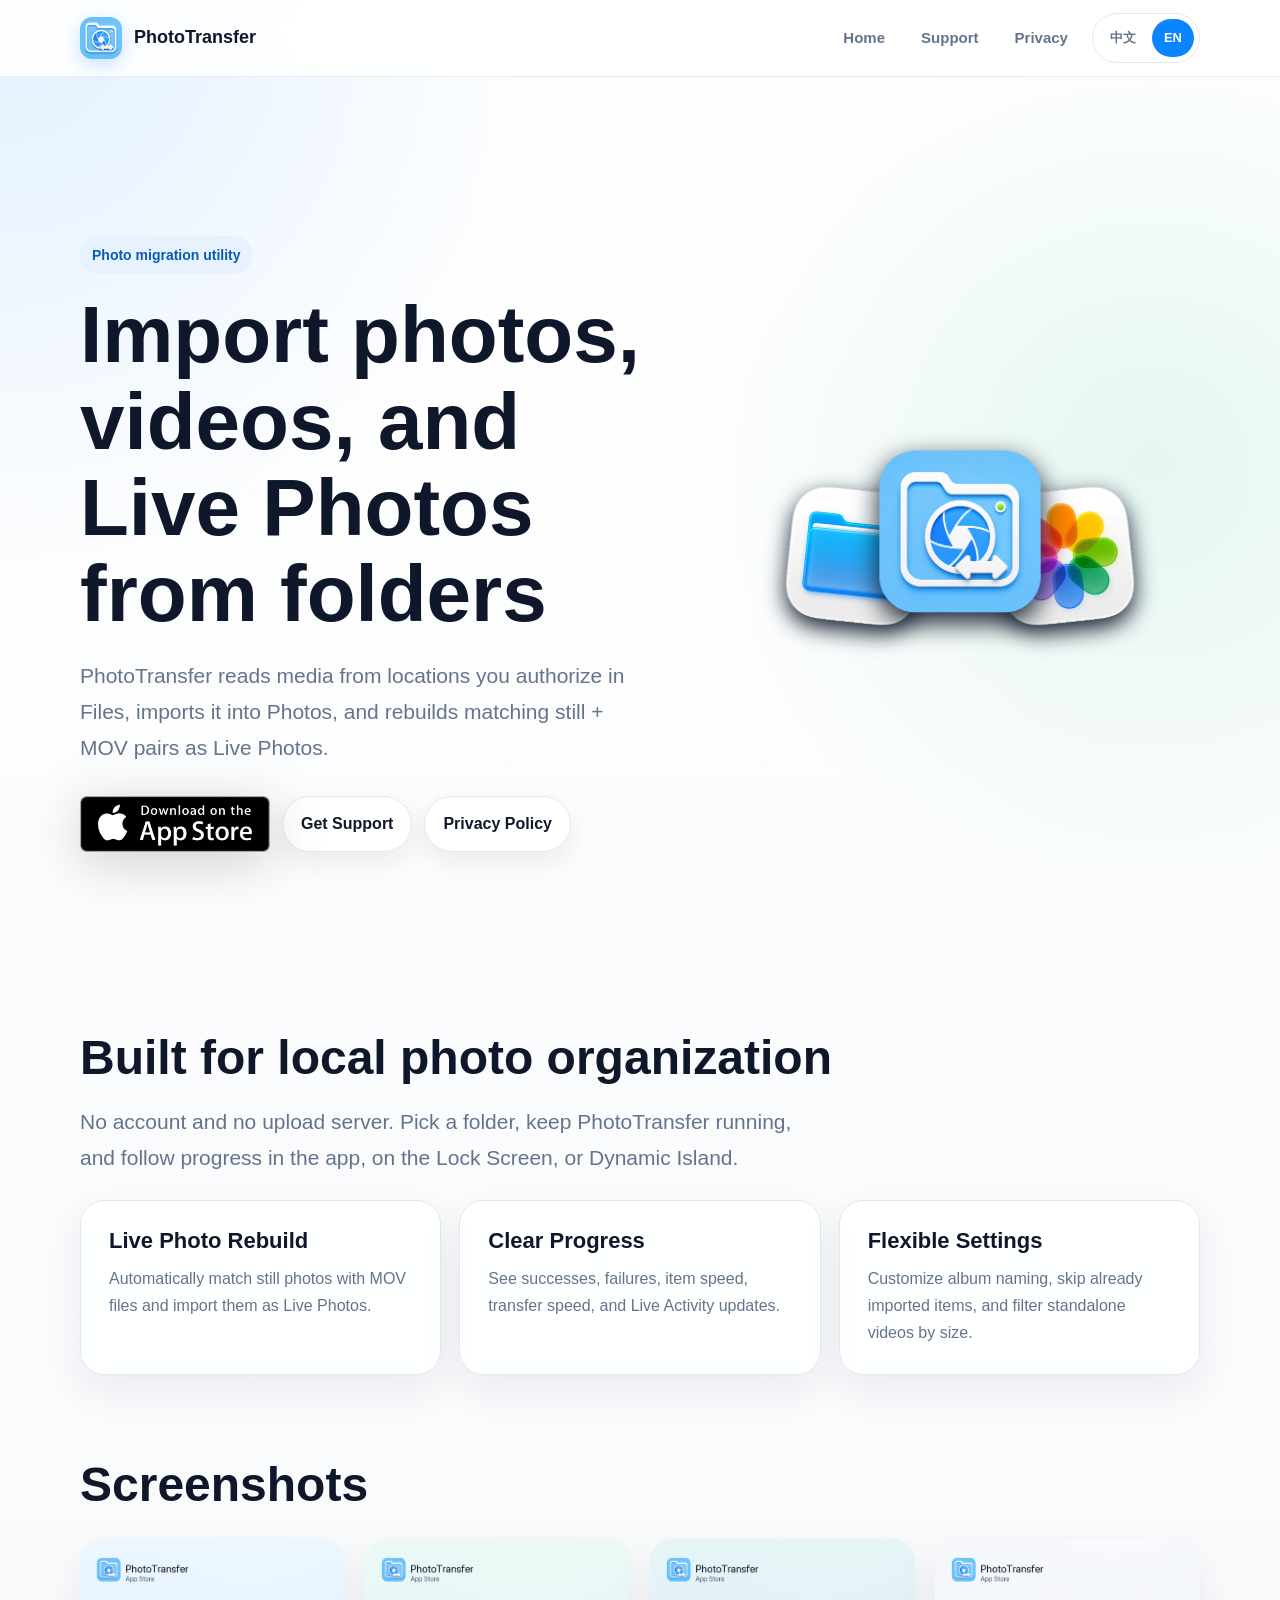
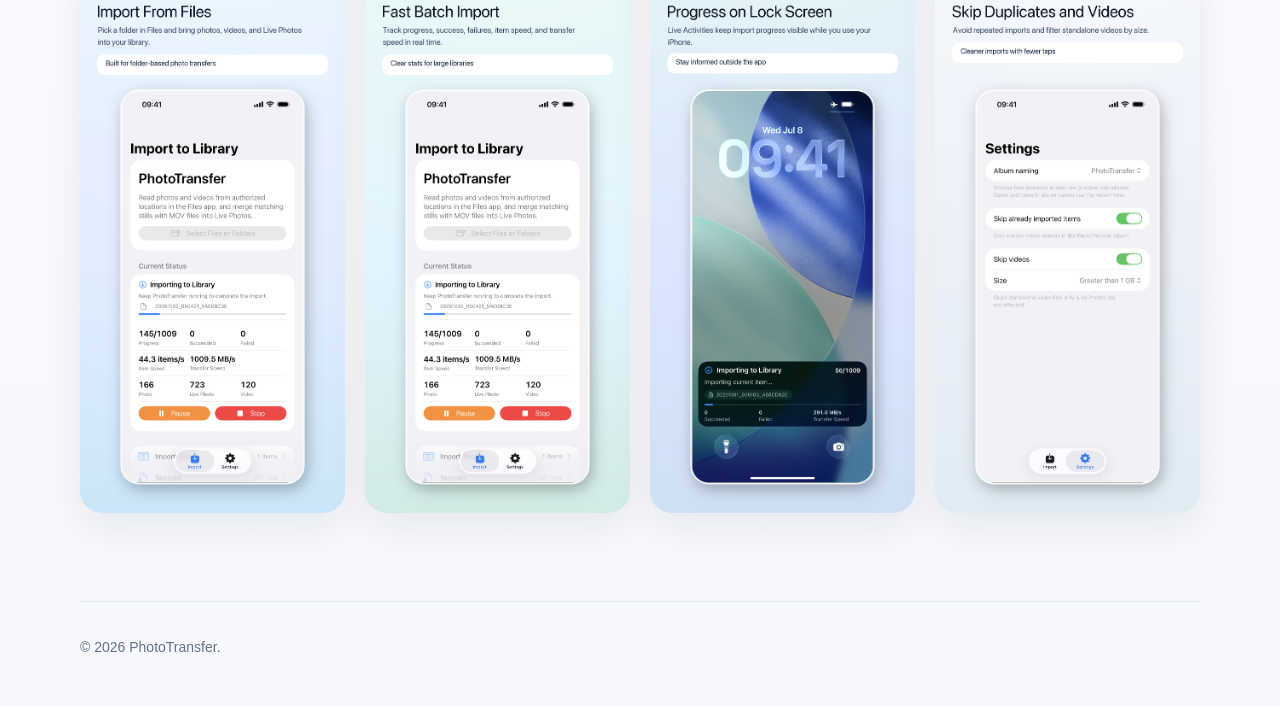
==== commit 24a41159: "feat(ui): 添加深色模式支持 - 在所有页面的导航栏品牌区域实现深色模式图标切换 - 为首页英雄区域添加深色模式图片支持 - 更新CSS以支持深色主题的颜色变量定义 - 添加深色模式下的背景、" ====
--- a/index.html
+++ b/index.html
@@ -5,13 +5,19 @@
   <meta name="viewport" content="width=device-width, initial-scale=1">
   <title>PhotoTransfer</title>
   <meta name="description" content="PhotoTransfer imports photos, videos, and Live Photos from Files into your photo library.">
+  <link rel="icon" href="./assets/favicon.ico" sizes="any">
+  <link rel="icon" type="image/png" href="./assets/favicon-32.png" sizes="32x32">
+  <link rel="apple-touch-icon" href="./assets/apple-touch-icon.png">
   <link rel="stylesheet" href="./assets/site.css">
 </head>
 <body data-title-zh="PhotoTransfer - 从文件导入照片" data-title-en="PhotoTransfer - Import Photos from Files">
   <header class="site-header">
     <nav class="nav" aria-label="Main navigation">
       <a class="brand" href="./">
-        <img src="./assets/app-icon.png" alt="PhotoTransfer app icon">
+        <picture>
+          <source media="(prefers-color-scheme: dark)" srcset="./assets/app-icon-dark.png">
+          <img src="./assets/app-icon.png" alt="PhotoTransfer app icon">
+        </picture>
         <span>PhotoTransfer</span>
       </a>
       <div class="nav-links">
@@ -63,7 +69,10 @@
       </div>
 
       <div class="hero-art" aria-hidden="true">
-        <img class="hero-diagram" src="./assets/hero-logo-cards.png" alt="">
+        <picture>
+          <source media="(prefers-color-scheme: dark)" srcset="./assets/hero-logo-cards-dark.png">
+          <img class="hero-diagram" src="./assets/hero-logo-cards.png" alt="">
+        </picture>
       </div>
     </section>
 
--- a/assets/site.css
+++ b/assets/site.css
@@ -1,5 +1,5 @@
 :root {
-  color-scheme: light;
+  color-scheme: light dark;
   --bg: #f6f8fb;
   --panel: #ffffff;
   --text: #0f172a;
@@ -21,10 +21,15 @@
 
 html {
   scroll-behavior: smooth;
+  width: 100%;
+  max-width: 100%;
+  overflow-x: hidden;
 }
 
 body {
   margin: 0;
+  width: 100%;
+  max-width: 100%;
   overflow-x: hidden;
   background:
     radial-gradient(circle at top left, rgba(10, 132, 255, 0.12), transparent 36rem),
@@ -48,9 +53,13 @@
 }
 
 .site-header {
-  position: sticky;
+  position: fixed;
   top: 0;
+  left: 0;
+  right: 0;
   z-index: 20;
+  width: 100%;
+  max-width: 100vw;
   border-bottom: 1px solid rgba(226, 232, 240, 0.82);
   background: rgba(255, 255, 255, 0.88);
   backdrop-filter: blur(20px);
@@ -77,6 +86,12 @@
   font-weight: 850;
 }
 
+.brand picture {
+  display: block;
+  flex: 0 0 auto;
+  line-height: 0;
+}
+
 .brand img {
   width: 42px;
   height: 42px;
@@ -87,7 +102,10 @@
 .nav-links {
   display: flex;
   align-items: center;
+  flex-wrap: wrap;
   gap: 12px;
+  min-width: 0;
+  max-width: 100%;
   color: var(--muted);
   font-size: 15px;
   font-weight: 750;
@@ -134,7 +152,7 @@
 .page {
   width: min(var(--content), calc(100% - 40px));
   margin: 0 auto;
-  padding: 64px 0 88px;
+  padding: 140px 0 88px;
 }
 
 .hero {
@@ -247,12 +265,13 @@
   align-items: center;
   justify-content: center;
   max-width: 100%;
-  overflow: visible;
+  overflow: hidden;
 }
 
 .hero-diagram {
   display: block;
   width: min(100%, 620px);
+  max-width: 100%;
   height: auto;
 }
 
@@ -310,7 +329,7 @@
 .doc {
   width: min(var(--doc), calc(100% - 40px));
   max-width: var(--doc);
-  padding-top: 72px;
+  padding-top: 148px;
 }
 
 .doc > .eyebrow {
@@ -392,6 +411,91 @@
   font-size: 14px;
 }
 
+@media (prefers-color-scheme: dark) {
+  :root {
+    --bg: #070b14;
+    --panel: #111827;
+    --text: #f8fafc;
+    --muted: #a8b3c7;
+    --line: #263244;
+    --blue: #3aa0ff;
+    --blue-dark: #94caff;
+    --green: #6ee7b7;
+    --shadow: 0 24px 70px rgba(0, 0, 0, 0.38);
+    --soft-shadow: 0 16px 44px rgba(0, 0, 0, 0.32);
+  }
+
+  body {
+    background:
+      radial-gradient(circle at top left, rgba(58, 160, 255, 0.18), transparent 34rem),
+      radial-gradient(circle at 88% 18%, rgba(110, 231, 183, 0.10), transparent 28rem),
+      linear-gradient(180deg, #050812 0%, var(--bg) 100%);
+  }
+
+  .site-header {
+    border-bottom-color: rgba(38, 50, 68, 0.82);
+    background: rgba(5, 8, 18, 0.82);
+  }
+
+  .brand img {
+    outline: 1px solid rgba(255, 255, 255, 0.48);
+    outline-offset: 0;
+    box-shadow:
+      0 8px 22px rgba(0, 0, 0, 0.34),
+      0 0 0 1px rgba(255, 255, 255, 0.10);
+  }
+
+  .nav-links a:hover {
+    background: rgba(58, 160, 255, 0.14);
+    color: var(--blue-dark);
+  }
+
+  .language-switch {
+    background: rgba(15, 23, 42, 0.86);
+  }
+
+  .button {
+    background: rgba(15, 23, 42, 0.92);
+    box-shadow: 0 12px 30px rgba(0, 0, 0, 0.26);
+  }
+
+  .button.primary {
+    color: #06101f;
+  }
+
+  .eyebrow {
+    background: rgba(58, 160, 255, 0.14);
+  }
+
+  .card {
+    background: rgba(17, 24, 39, 0.86);
+  }
+
+  .screenshot-row img {
+    border: 1px solid rgba(148, 163, 184, 0.16);
+  }
+
+  .doc section {
+    background: rgba(17, 24, 39, 0.92);
+    box-shadow: 0 18px 56px rgba(0, 0, 0, 0.30);
+  }
+
+  .doc h3 {
+    border-top-color: rgba(38, 50, 68, 0.95);
+  }
+
+  .doc p,
+  .doc ul {
+    color: #d5dce9;
+  }
+
+  .note {
+    background: rgba(58, 160, 255, 0.12);
+    color: #c7e3ff;
+    border-color: rgba(87, 167, 255, 0.34);
+  }
+}
+
 @media (max-width: 860px) {
   .nav {
     align-items: flex-start;
@@ -402,7 +506,7 @@
 
   .nav-links {
     width: 100%;
-    overflow-x: auto;
+    overflow: visible;
     padding-bottom: 4px;
   }
 
@@ -412,10 +516,14 @@
     min-height: 0;
   }
 
+  .page {
+    padding-top: 168px;
+  }
+
   .hero-art {
     min-height: 300px;
     max-width: 100%;
-    overflow: visible;
+    overflow: hidden;
   }
 
   .grid.three,
@@ -435,7 +543,7 @@
 @media (max-width: 520px) {
   .page {
     width: min(100% - 24px, var(--content));
-    padding-top: 38px;
+    padding-top: 168px;
   }
 
   .brand span {
@@ -460,7 +568,7 @@
   }
 
   .hero-diagram {
-    width: min(112%, 480px);
+    width: min(100%, 480px);
   }
 
   .card,
@@ -471,7 +579,7 @@
 
   .doc {
     width: min(100% - 24px, var(--doc));
-    padding-top: 40px;
+    padding-top: 168px;
   }
 
   .doc h1 {
